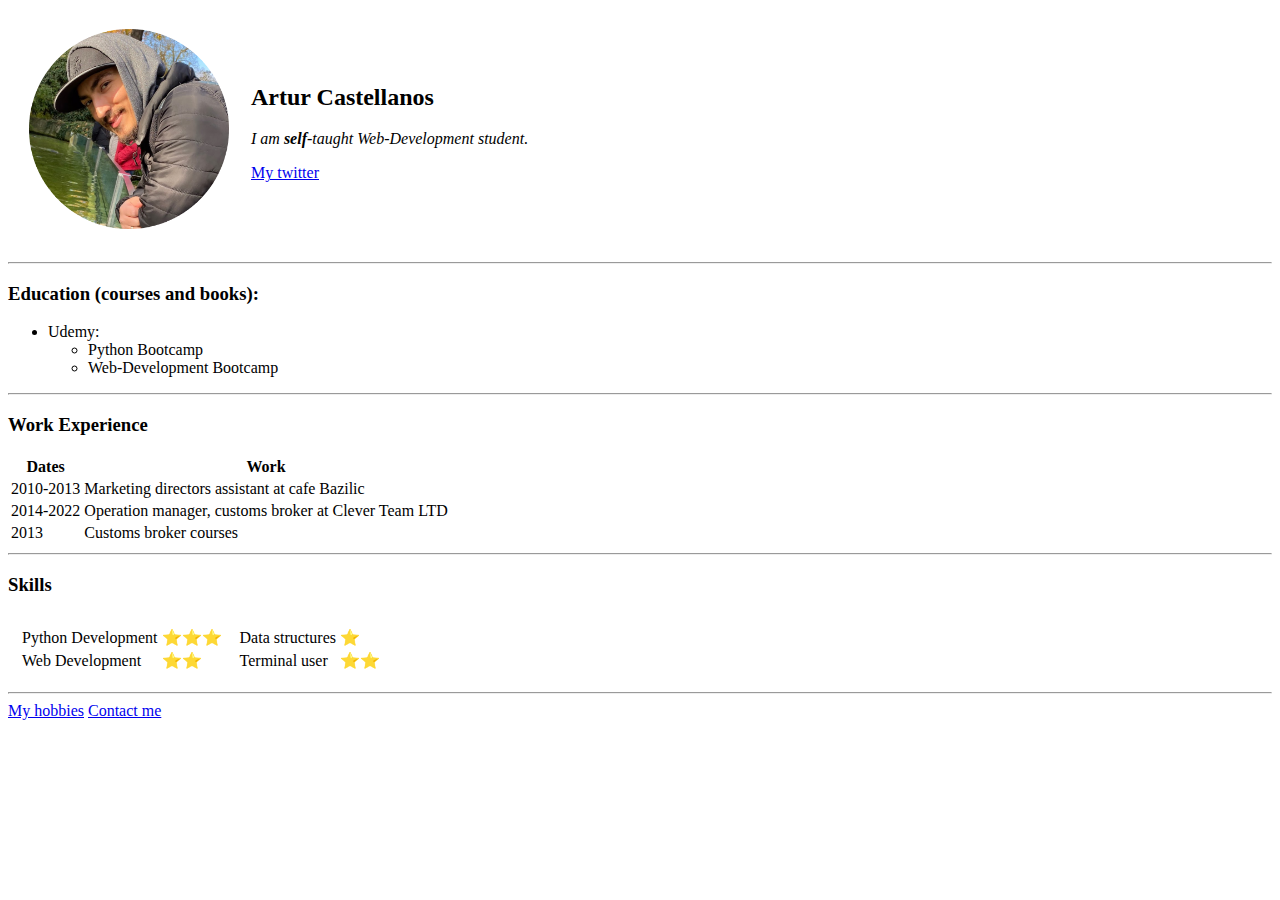
==== index.html @ b7c80ed8 "Add initial CV website files" ====
<!DOCTYPE html>
<html lang="en" dir="ltr">

<head>
  <meta charset="utf-8">
  <title>🤘 Artur Castellanos - Personal Site</title>
</head>

<body>
  <table cellspacing="20">
    <tr>
      <td><img src="images/photo_artur-modified.png" alt="none" , width="200"></td>
      <td>

        <h2>Artur Castellanos</h2>
        <em>I am <b>self</b>-taught Web-Development student.</em>
        <p><a href="https://twitter.com/artcastellanos">My twitter</a></p>

      </td>
    </tr>
  </table>
  <hr>
  <h3>Education (courses and books):</h3>
  <ul>
    <li>Udemy:</li>
    <ul>
      <li>Python Bootcamp</li>
      <li>Web-Development Bootcamp</li>
    </ul>
  </ul>
  <hr>
  <h3>Work Experience</h3>
  <table>
    <thead>
      <tr>
        <th>Dates</th>
        <th>Work</th>
      </tr>
    </thead>
    <tbody>
      <tr>
        <td>2010-2013</td>
        <td>Marketing directors assistant at cafe Bazilic</td>
      </tr>
      <tr>
        <td>2014-2022</td>
        <td>Operation manager, customs broker at Clever Team LTD</td>
      </tr>
      <tr>
        <td>2013</td>
        <td>Customs broker courses</td>
      </tr>
    </tbody>
  </table>
  <hr>
  <h3>Skills</h3>

  <table cellspacing="10">
    <tr>
      <td>
        <table>
          <tr>
            <td>Python Development</td>
            <td>⭐⭐⭐</td>
          </tr>
          <tr>
            <td>Web Development</td>
            <td>⭐⭐</td>
          </tr>
        </table>
      </td>
      <td>
        <table>
          <tr>
            <td>Data structures</td>
            <td>⭐</td>
          </tr>
          <tr>
            <td>Terminal user</td>
            <td>⭐⭐</td>
          </tr>
        </table>
      </td>
    </tr>
  </table>

  <hr>
  <a href="hobbies.html">My hobbies</a>
  <a href="contacts.html">Contact me</a>
</body>

</html>
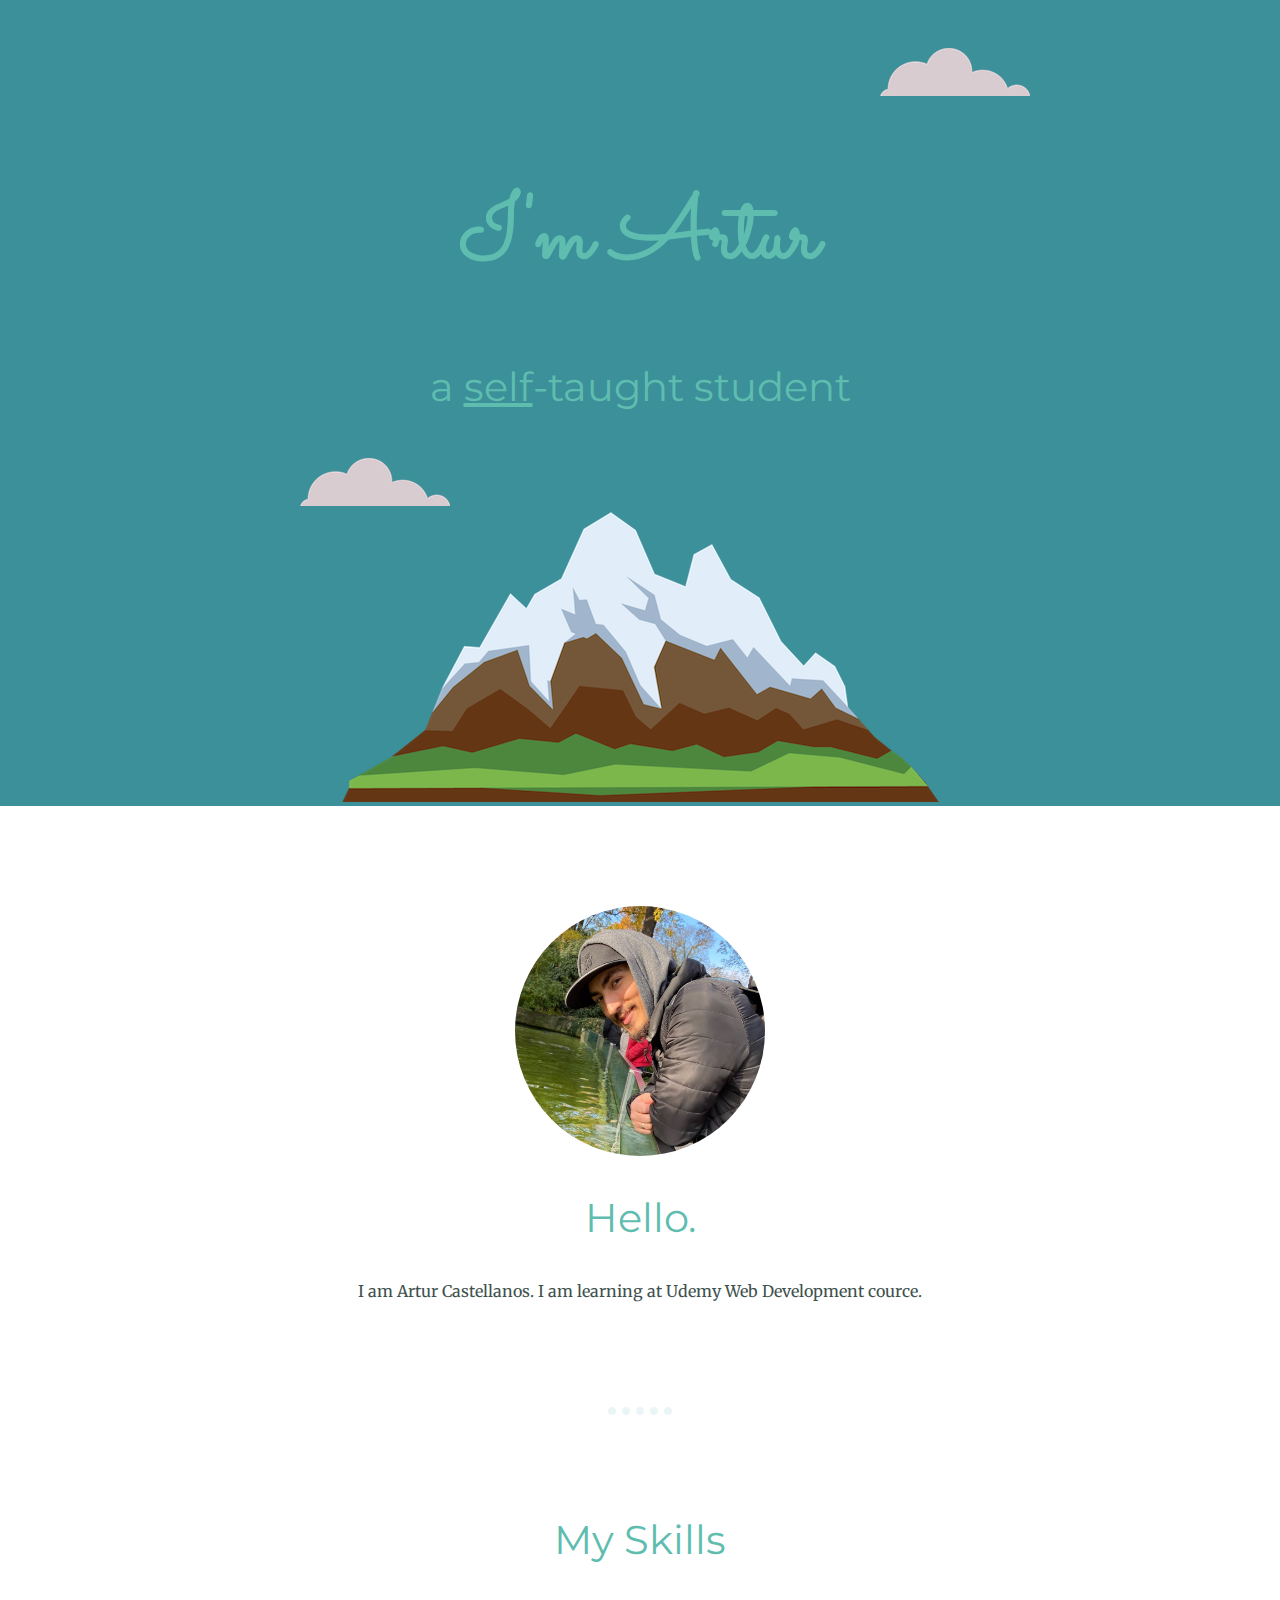
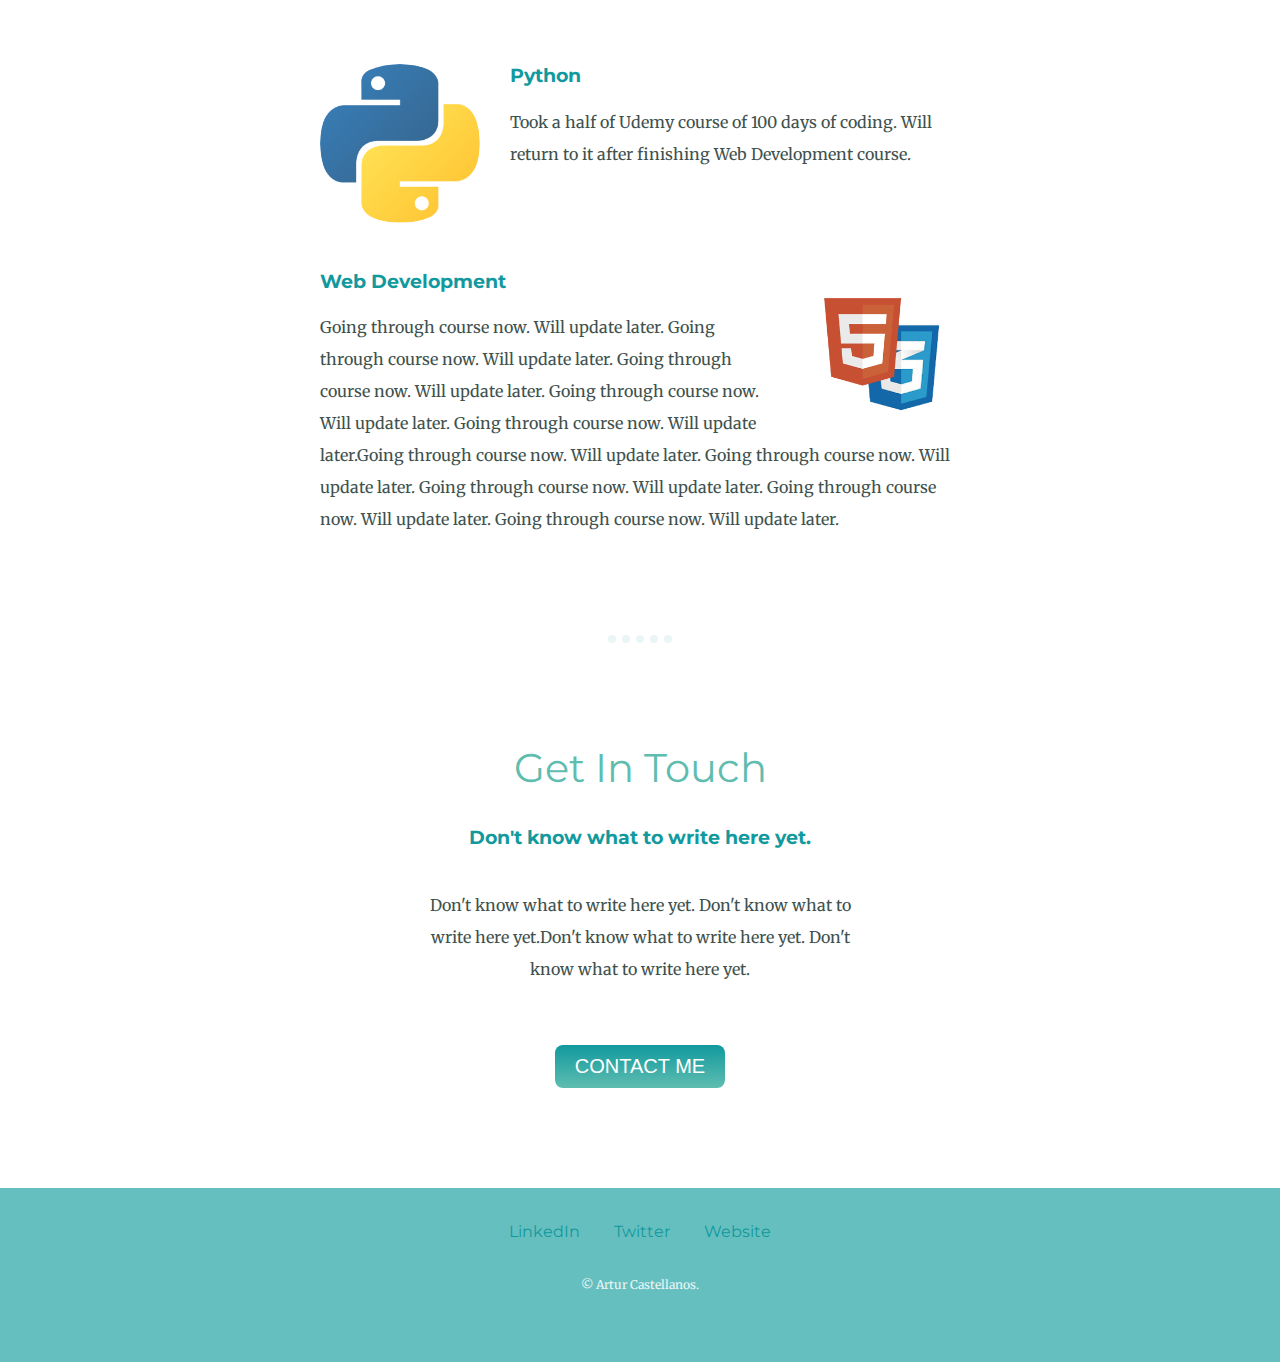
==== commit 92267f2f: "Add files via upload" ====
--- a/index.html
+++ b/index.html
@@ -3,90 +3,64 @@
 
 <head>
   <meta charset="utf-8">
-  <title>🤘 Artur Castellanos - Personal Site</title>
+  <title>Artur Castellanos</title>
+  <link rel="icon" type="image/x-icon" href="favicon.ico">
+  <link rel="stylesheet" type="text/css" href="css/styles.css">
+  <link rel="preconnect" href="https://fonts.googleapis.com">
+  <link rel="preconnect" href="https://fonts.gstatic.com" crossorigin>
+  <link href="https://fonts.googleapis.com/css2?family=Merriweather&family=Montserrat&family=Sacramento&display=swap" rel="stylesheet">
 </head>
 
 <body>
-  <table cellspacing="20">
-    <tr>
-      <td><img src="images/photo_artur-modified.png" alt="none" , width="200"></td>
-      <td>
+  <div class="top-container">
+    <img class="upper-cloud" src="images/cloud.png" alt="cloud-image">
+    <h1>I'm Artur</h1>
+    <h2>a <span class="self">self</span>-taught student</h2>
+    <img class="bottom-cloud" src="images/cloud.png" alt="cloud-image">
+    <img class="mountain" src="images/mountain.png" alt="mountain-image">
 
-        <h2>Artur Castellanos</h2>
-        <em>I am <b>self</b>-taught Web-Development student.</em>
-        <p><a href="https://twitter.com/artcastellanos">My twitter</a></p>
+  </div>
+  <div class="middle-container">
+    <div class="profile">
+      <img class="profile_photo" src="images/photo_artur.jpg" alt="photo_artur">
+      <h2>Hello.</h2>
+      <p>I am Artur Castellanos. I am learning at Udemy Web Development cource.</p>
+    </div>
+    <hr>
+    <h2>My Skills</h2>
+    <div class="skills">
 
-      </td>
-    </tr>
-  </table>
-  <hr>
-  <h3>Education (courses and books):</h3>
-  <ul>
-    <li>Udemy:</li>
-    <ul>
-      <li>Python Bootcamp</li>
-      <li>Web-Development Bootcamp</li>
-    </ul>
-  </ul>
-  <hr>
-  <h3>Work Experience</h3>
-  <table>
-    <thead>
-      <tr>
-        <th>Dates</th>
-        <th>Work</th>
-      </tr>
-    </thead>
-    <tbody>
-      <tr>
-        <td>2010-2013</td>
-        <td>Marketing directors assistant at cafe Bazilic</td>
-      </tr>
-      <tr>
-        <td>2014-2022</td>
-        <td>Operation manager, customs broker at Clever Team LTD</td>
-      </tr>
-      <tr>
-        <td>2013</td>
-        <td>Customs broker courses</td>
-      </tr>
-    </tbody>
-  </table>
-  <hr>
-  <h3>Skills</h3>
+      <div class="skill-row">
 
-  <table cellspacing="10">
-    <tr>
-      <td>
-        <table>
-          <tr>
-            <td>Python Development</td>
-            <td>⭐⭐⭐</td>
-          </tr>
-          <tr>
-            <td>Web Development</td>
-            <td>⭐⭐</td>
-          </tr>
-        </table>
-      </td>
-      <td>
-        <table>
-          <tr>
-            <td>Data structures</td>
-            <td>⭐</td>
-          </tr>
-          <tr>
-            <td>Terminal user</td>
-            <td>⭐⭐</td>
-          </tr>
-        </table>
-      </td>
-    </tr>
-  </table>
+        <img class="python-logo" src="images/python_logo.png" alt="python_logo">
+        <h3>Python</h3>
+        <p>Took a half of Udemy course of 100 days of coding. Will return to it after finishing Web Development course.</p>
+      </div>
+      <div class="skill-row">
+        <!-- <img class="" src="" alt=""> -->
 
-  <hr>
-  <a href="hobbies.html">My hobbies</a>
-  <a href="contacts.html">Contact me</a>
+        <img class="html5-logo" src="images/html5-logo.png" alt="html5-logo">
+        <h3>Web Development</h3>
+        <p>Going through course now. Will update later. Going through course now. Will update later. Going through course now. Will update later. Going through course now. Will update later. Going through course now. Will update later.Going through course now. Will update later. Going through course now. Will update later. Going through course now. Will update later. Going through course now. Will update later. Going through course now. Will update later.</p>
+      </div>
+    </div>
+    <hr>
+    <div class="contact-me">
+      <h2>Get In Touch</h2>
+      <h3>Don't know what to write here yet.</h3>
+      <p class="contact-message">Don't know what to write here yet. Don't know what to write here yet.Don't know what to write here yet. Don't know what to write here yet.</p>
+      <button class="btn" href="mailto:name@email.com">CONTACT ME</button>
+    </div>
+  </div>
+
+
+  <div class="bottom-container">
+    <a class="footer-link" href="https://www.linkedin.com/">LinkedIn</a>
+    <a class="footer-link" href="https://twitter.com/">Twitter</a>
+    <a class="footer-link" href="https://www.appbrewery.co/">Website</a>
+    <p class="footer">© Artur Castellanos.</p>
+  </div>
+
 </body>
 
 </html>
--- a/css/styles.css
+++ b/css/styles.css
@@ -0,0 +1,167 @@
+/*  */
+
+body {
+  margin: 0;
+  text-align: center;
+  font-family: 'Merriweather', serif;
+  color: #40514E;
+
+}
+
+h1 {
+    margin: 50px auto 0 auto;
+    font-family: 'Sacramento', cursive;
+    font-size: 5.6rem;
+    color: #5FBDB0;
+    line-height: 2;
+}
+
+h2 {
+  font-family: 'Montserrat', sans-serif;
+  font-size: 2.5rem;
+  font-weight: normal;
+  color: #5FBDB0;
+}
+
+h3 {
+  font-family: 'Montserrat', sans-serif;
+  color: #11999E;
+
+}
+
+hr {
+  /* border-bottom: 8px dotted #EAF6F6; */
+  width: 5%;
+  border-style: dotted none none;
+  border-width: 8px;
+  border-color: #EAF6F6;
+  margin: 100px auto;
+}
+
+a {
+  color: #11999E;
+}
+
+p {
+  line-height: 2;
+}
+
+.top-container {
+  background-color: #3C9099;
+  position: relative;
+  padding-top: 100px;
+}
+
+.middle-container {
+  margin: 100px 0;
+}
+
+
+.skill-row {
+  width: 50%;
+  margin: 100px auto 100px auto;
+  text-align: left;
+}
+
+.profile_photo {
+  border-radius: 50%;
+  height: 250px;
+}
+
+
+.python-logo {
+  border-radius: 50%;
+  /* height: 150px; */
+  width: 25%;
+  float: left;
+  margin-right: 30px;
+}
+
+
+.html5-logo {
+  border-radius: 50%;
+  /* height: 150px; */
+  width: 25%;
+  float: right;
+  margin-left: 30px;
+}
+
+.bottom-container {
+  background-color: #66BFBF;
+  padding-top: 33px;
+  padding-bottom: 33px;
+  color: #EAF6F6;
+
+}
+
+.contact-message {
+  width: 35%;
+  margin: 40px auto 60px;
+}
+
+.btn {
+  background: #11999E;
+  background-image: -webkit-linear-gradient(top, #11999E, #5FBDB0);
+  background-image: -moz-linear-gradient(top, #11999E, #5FBDB0);
+  background-image: -ms-linear-gradient(top, #11999E, #5FBDB0);
+  background-image: -o-linear-gradient(top, #11999E, #5FBDB0);
+  background-image: linear-gradient(to bottom, #11999E, #5FBDB0);
+  -webkit-border-radius: 8;
+  -moz-border-radius: 8;
+  border-radius: 8px;
+  color: white;
+  font-size: 20px;
+  padding: 10px 20px 10px 20px;
+  text-decoration: none;
+  margin: 50px none;
+  border: 0;
+}
+
+.btn:hover {
+  background: #66BFBF;
+  background-image: -webkit-linear-gradient(top, #66BFBF, #3498db);
+  background-image: -moz-linear-gradient(top, ##66BFBF, #3498db);
+  background-image: -ms-linear-gradient(top, #66BFBF, #3498db);
+  background-image: -o-linear-gradient(top, #66BFBF, #3498db);
+  background-image: linear-gradient(to bottom, #66BFBF, #3498db);
+  text-decoration: none;
+  color: white;
+}
+
+.footer-link {
+  text-decoration: none;
+  padding-left: 15px;
+  padding-right: 15px;
+  font-family: 'Montserrat', sans-serif;
+}
+
+.footer-link:hover {
+  color: #EAF6F6;
+}
+
+.footer {
+  color: #EAF6F6;
+  font-size: 0.75rem;
+  padding: 20px 0px;
+}
+
+.self {
+  text-decoration: underline;
+}
+
+.bottom-cloud {
+  position: absolute;
+  left: 300px;
+  bottom: 300px;
+}
+
+.upper-cloud {
+  position: absolute;
+  right: 250px;
+  top: 48px;
+}
+
+
+/* .mountain {
+  position: fixed;
+} */
